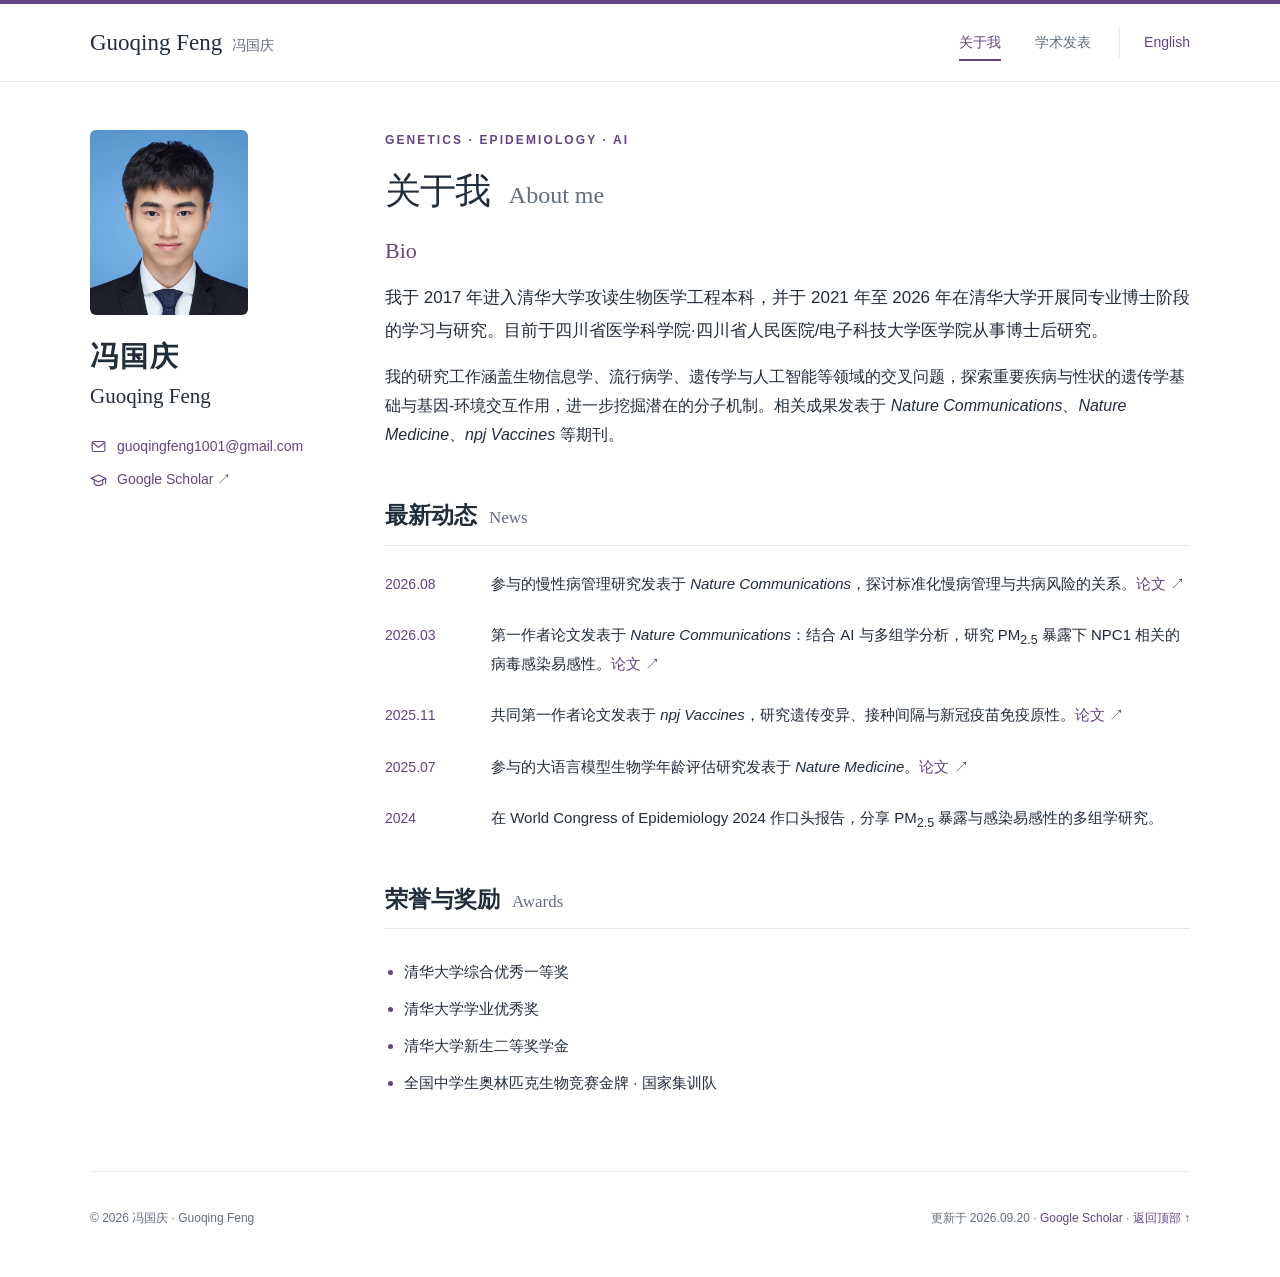
==== index.html @ 6015424a "Fix GitHub Pages 404 by serving bilingual website from repository root Move static pages and assets " ====
<!doctype html>
<html lang="zh-CN"><head><meta charset="utf-8"><meta name="viewport" content="width=device-width,initial-scale=1"><title>关于我 | 冯国庆 · Guoqing Feng</title><meta name="description" content="冯国庆的个人学术主页，记录生物信息学、流行病学、遗传学与人工智能交叉领域的博士后研究和学术成果。"><meta name="theme-color" content="#654581"><meta property="og:title" content="关于我 | Guoqing Feng"><meta property="og:description" content="冯国庆的个人学术主页，记录生物信息学、流行病学、遗传学与人工智能交叉领域的博士后研究和学术成果。"><meta property="og:type" content="website"><link rel="icon" type="image/svg+xml" href="data:image/svg+xml,%3Csvg xmlns='http://www.w3.org/2000/svg' viewBox='0 0 64 64'%3E%3Crect width='64' height='64' rx='12' fill='%23654581'/%3E%3Ctext x='32' y='44' text-anchor='middle' font-family='Georgia' font-size='38' fill='white'%3EF%3C/text%3E%3C/svg%3E"><link rel="stylesheet" href="style.css"><link rel="alternate" hreflang="zh-CN" href="index.html"><link rel="alternate" hreflang="en" href="en/index.html"></head><body id="top"><a class="skip" href="#main-content">跳转到正文</a>
<header><div class="topbar"><a class="wordmark" href="index.html">Guoqing Feng<span lang="zh-CN">冯国庆</span></a><div class="header-controls"><nav aria-label="主要导航"><a href="index.html" class="active" aria-current="page">关于我</a><a href="publications/index.html">学术发表</a></nav><a class="language-switch" href="en/index.html" lang="en" hreflang="en" aria-label="Switch to English">English</a></div></div></header><div class="layout"><aside aria-label="个人资料"><img class="portrait" src="assets/guoqing-feng.jpg" alt="冯国庆的个人照片" width="158" height="185"><div class="identity"><h1>冯国庆</h1><p class="english-name" lang="en">Guoqing Feng</p></div><div class="contact-links"><a href="mailto:guoqingfeng1001@gmail.com"><svg class="icon" viewBox="0 0 24 24" aria-hidden="true"><rect x="3" y="5" width="18" height="14" rx="2"/><path d="m3 6 9 7 9-7"/></svg><span>guoqingfeng1001@gmail.com</span></a><a href="https://scholar.google.com/citations?user=YSEA5n8AAAAJ&amp;hl=zh-CN" target="_blank" rel="noopener noreferrer"><svg class="icon" viewBox="0 0 24 24" aria-hidden="true"><path d="m2 9 10-5 10 5-10 5-10-5Z"/><path d="M6 11v6c4 3 8 3 12 0v-6M22 9v8"/></svg>Google Scholar ↗</a></div></aside>
<main id="main-content">
<section class="intro" id="about"><p class="eyebrow" lang="en">GENETICS · EPIDEMIOLOGY · AI</p><h2>关于我 <span lang="en">About me</span></h2><h3 class="subsection-title" lang="en">Bio</h3><p class="lead">我于 2017 年进入清华大学攻读生物医学工程本科，并于 2021 年至 2026 年在清华大学开展同专业博士阶段的学习与研究。目前于四川省医学科学院·四川省人民医院/电子科技大学医学院从事博士后研究。</p><p>我的研究工作涵盖生物信息学、流行病学、遗传学与人工智能等领域的交叉问题，探索重要疾病与性状的遗传学基础与基因-环境交互作用，进一步挖掘潜在的分子机制。相关成果发表于 <em lang="en">Nature Communications</em>、<em lang="en">Nature Medicine</em>、<em lang="en">npj Vaccines</em> 等期刊。</p></section>
<section id="news"><div class="section-heading"><h2>最新动态<span lang="en">News</span></h2></div><ul class="news-list">
<li><time datetime="2026-08">2026.08</time><p>参与的慢性病管理研究发表于 <em lang="en">Nature Communications</em>，探讨标准化慢病管理与共病风险的关系。<a href="https://doi.org/10.1038/s41467-026-76271-3" target="_blank" rel="noopener noreferrer">论文 ↗</a></p></li>
<li><time datetime="2026-03">2026.03</time><p>第一作者论文发表于 <em lang="en">Nature Communications</em>：结合 AI 与多组学分析，研究 PM<sub>2.5</sub> 暴露下 NPC1 相关的病毒感染易感性。<a href="https://doi.org/10.1038/s41467-026-71196-3" target="_blank" rel="noopener noreferrer">论文 ↗</a></p></li>
<li><time datetime="2025-11">2025.11</time><p>共同第一作者论文发表于 <em lang="en">npj Vaccines</em>，研究遗传变异、接种间隔与新冠疫苗免疫原性。<a href="https://doi.org/10.1038/s41541-025-01284-w" target="_blank" rel="noopener noreferrer">论文 ↗</a></p></li>
<li><time datetime="2025-07">2025.07</time><p>参与的大语言模型生物学年龄评估研究发表于 <em lang="en">Nature Medicine</em>。<a href="https://doi.org/10.1038/s41591-025-03856-8" target="_blank" rel="noopener noreferrer">论文 ↗</a></p></li>
<li><time datetime="2024">2024</time><p>在 <span lang="en">World Congress of Epidemiology 2024</span> 作口头报告，分享 PM<sub>2.5</sub> 暴露与感染易感性的多组学研究。</p></li>
</ul></section>
<section id="awards"><div class="section-heading"><h2>荣誉与奖励<span lang="en">Awards</span></h2></div><ul class="award-list"><li>清华大学综合优秀一等奖</li><li>清华大学学业优秀奖</li><li>清华大学新生二等奖学金</li><li>全国中学生奥林匹克生物竞赛金牌 · 国家集训队</li></ul></section></main></div>
<footer><p>© 2026 冯国庆 · Guoqing Feng</p><p>更新于 2026.09.20 · <a href="https://scholar.google.com/citations?user=YSEA5n8AAAAJ&amp;hl=zh-CN" target="_blank" rel="noopener noreferrer">Google Scholar</a> · <a href="#top">返回顶部 ↑</a></p></footer></body></html>
---- style.css ----
:root{--ink:#222d3b;--muted:#626e7d;--accent:#654581;--line:#e4e7eb;--paper:#fff;--soft:#f6f4f8}*{box-sizing:border-box}html{scroll-behavior:smooth;scroll-padding-top:100px}body{margin:0;background:var(--paper);color:var(--ink);font:16px/1.8 -apple-system,BlinkMacSystemFont,"Segoe UI","PingFang SC","Microsoft YaHei",sans-serif}a{color:var(--accent);text-decoration:none}a:hover{text-decoration:underline;text-underline-offset:4px}a:focus-visible,summary:focus-visible{outline:3px solid var(--accent);outline-offset:5px}header{border-top:4px solid var(--accent);border-bottom:1px solid var(--line);background:rgba(255,255,255,.97);position:sticky;top:0;z-index:10}.topbar{max-width:1160px;margin:auto;padding:18px 30px;display:flex;align-items:center;justify-content:space-between;gap:24px}.wordmark{font-family:Georgia,serif;color:var(--ink);font-size:23px;white-space:nowrap}.wordmark span{font:14px -apple-system,sans-serif;color:var(--muted);margin-left:10px}nav{display:flex;gap:27px}nav a{color:var(--muted);font-size:14px;padding:4px 0}nav a.active{color:var(--accent);box-shadow:0 2px var(--accent)}.layout{max-width:1160px;margin:0 auto;display:grid;grid-template-columns:230px minmax(0,1fr);gap:65px;padding:48px 30px 70px}aside{align-self:start;position:sticky;top:120px}.portrait{width:158px;height:185px;object-fit:cover;object-position:center 24%;border-radius:6px;display:block;margin-bottom:22px}h1{font-size:28px;line-height:1.4;letter-spacing:2px;margin:0}.english-name{font:21px/1.7 Georgia,serif;margin:2px 0 10px}.affiliation{color:var(--muted);font-size:14px;line-height:1.9;margin:0 0 20px}.contact-links{display:flex;flex-direction:column;gap:8px;font-size:14px}.contact-links a{display:flex;align-items:center;gap:10px;overflow-wrap:anywhere}.icon{width:17px;height:17px;flex-shrink:0;fill:none;stroke:currentColor;stroke-width:1.6}.eyebrow{font-size:12px;letter-spacing:2.1px;color:var(--accent);font-weight:650;margin:0 0 12px}.intro h2{font:36px/1.3 Georgia,serif;margin:0 0 23px;letter-spacing:-.8px}.intro p{margin:0 0 16px}.intro .lead{font-size:17px;line-height:1.95}section+section{margin-top:49px}.section-heading{display:flex;align-items:baseline;justify-content:space-between;gap:16px;border-bottom:1px solid var(--line);padding-bottom:12px;margin-bottom:24px}.section-heading h2{font-size:23px;font-weight:650;margin:0;line-height:1.5}.section-heading h2 span{font:17px Georgia,serif;color:var(--muted);margin-left:12px}.section-heading>a{font-size:13px;white-space:nowrap}.education-item{display:grid;grid-template-columns:135px 1fr;gap:22px;margin:23px 0}.date{font-size:14px;color:var(--muted);font-variant-numeric:tabular-nums;padding-top:2px}.education-item h3{font-size:17px;margin:0 0 3px}.education-item p{color:var(--muted);font-size:14px;margin:0}.degree{font-weight:400;margin-left:10px;color:var(--muted);font-size:15px}.year{font:22px Georgia,serif;color:var(--accent);margin:28px 0 17px}.publication{padding:0 0 24px;margin-bottom:24px;border-bottom:1px solid var(--line)}.publication h3{font-size:17px;line-height:1.65;font-weight:600;margin:7px 0}.publication h3 a{color:var(--ink)}.publication h3 a:hover{color:var(--accent)}.journal{font-size:13px;color:var(--accent);font-weight:600;letter-spacing:.1px}.badge{display:inline-block;font-size:12px;padding:1px 7px;margin-left:8px;border-radius:3px;background:var(--soft);color:var(--accent);font-weight:500}.authors{font-size:14px;color:var(--muted);line-height:1.75;margin:7px 0}.authors strong{font-weight:650;color:var(--ink)}.paper-summary{font-size:14px;line-height:1.85;color:var(--muted);margin:8px 0}.paper-links{font-size:13px;margin-top:10px;display:flex;gap:20px}.publication:last-child{margin-bottom:0}.section-note{font-size:13px;color:var(--muted);margin-top:-9px}.award-list{padding-left:19px;margin:0}.award-list li{padding:5px 0;font-size:15px}.award-list li::marker{color:var(--accent)}.more-records{margin-top:25px;border:1px solid var(--line);border-radius:4px;padding:14px 18px}.more-records summary{cursor:pointer;font-size:14px;color:var(--accent)}.more-records li{font-size:14px;margin-top:15px}.more-records p{font-size:13px;color:var(--muted)}footer{border-top:1px solid var(--line);max-width:1100px;margin:0 auto;padding:24px 0 35px;display:flex;justify-content:space-between;gap:20px;color:var(--muted);font-size:12px}.skip{position:absolute;left:20px;top:-100px;background:white;padding:10px;z-index:20}.skip:focus{top:10px}sub{line-height:0}.visually-hidden{position:absolute;width:1px;height:1px;padding:0;overflow:hidden;clip:rect(0,0,0,0);white-space:nowrap}@media(max-width:900px){.layout{gap:36px;grid-template-columns:200px minmax(0,1fr)}.topbar{gap:10px}nav{gap:18px}.wordmark span{display:none}.education-item{grid-template-columns:1fr;gap:3px}footer{margin:0 30px}}@media(max-width:650px){html{scroll-padding-top:122px}.topbar{padding:12px 22px;display:block}.wordmark{font-size:21px}.wordmark span{display:inline;font-size:13px}nav{margin-top:8px;gap:0;justify-content:space-between}nav a{font-size:13px}.layout{display:block;padding:29px 22px 40px}aside{position:static;display:grid;grid-template-columns:105px minmax(0,1fr);gap:0 20px;border-bottom:1px solid var(--line);padding-bottom:27px;margin-bottom:32px}.portrait{width:105px;height:137px;grid-row:1/4;margin:0}.identity h1{font-size:25px}.english-name{font-size:18px;margin:1px 0 5px}.affiliation{font-size:13px;margin-bottom:12px}.contact-links{grid-column:1/-1;flex-direction:row;flex-wrap:wrap;gap:12px 20px;margin-top:19px}.contact-links a{font-size:13px}.intro h2{font-size:31px}.intro .lead{font-size:16px}.section-heading h2{font-size:21px}.section-heading h2 span{font-size:15px;margin-left:8px}.section-heading>a{font-size:12px}.publication h3{font-size:16px}.journal{font-size:12px}.badge{margin-left:5px}.education-item{margin:20px 0}.section-heading{margin-bottom:20px}section+section{margin-top:38px}footer{margin:0 22px;display:block}footer p{margin:5px 0}}@media(prefers-reduced-motion:reduce){html{scroll-behavior:auto}}

.intro h2>span{font:24px Georgia,serif;color:var(--muted);letter-spacing:0;margin-left:10px}.subsection-title{font:22px Georgia,serif;margin:0 0 17px;color:var(--accent)}.news-list{list-style:none;margin:0;padding:0}.news-list li{display:grid;grid-template-columns:86px minmax(0,1fr);gap:20px;margin:0 0 23px}.news-list time{font-size:14px;color:var(--accent);padding-top:2px;font-variant-numeric:tabular-nums}.news-list p{margin:0;font-size:15px;line-height:1.9}.layout{min-height:calc(100vh - 200px)}#publications>.section-heading h2{font-size:28px}#publications>.section-heading h2 span{font-size:21px}#interests p{font-size:15px}nav{gap:34px}main{min-width:0}
@media(max-width:650px){nav{justify-content:flex-start;gap:32px}.intro h2>span{font-size:22px}.news-list li{grid-template-columns:1fr;gap:5px;margin-bottom:23px}.news-list p{font-size:15px}.contact-links{margin-top:14px}.layout{min-height:0}.section-heading{flex-wrap:wrap}#publications>.section-heading h2{font-size:25px}#publications>.section-heading h2 span{font-size:18px}}

/* Bilingual navigation */
.header-controls{display:flex;align-items:center;gap:28px}.language-switch{font-size:14px;white-space:nowrap;border-left:1px solid var(--line);padding:3px 0 3px 24px}.identity{margin-bottom:20px}.chinese-name{font-size:21px;line-height:1.7;margin:2px 0 10px}html[lang="en"] aside h1{font:27px/1.4 Georgia,serif;letter-spacing:0}html[lang="en"] .intro .lead{font-size:17px;line-height:1.85}html[lang="en"] .news-list p{font-size:16px}html[lang="en"] .section-heading h2{font-family:Georgia,serif;font-weight:400}
@media(max-width:650px){.header-controls{justify-content:space-between;gap:12px;margin-top:8px}.header-controls nav{margin-top:0;gap:22px}.language-switch{padding-left:16px;font-size:13px}.identity{margin-bottom:0;align-self:center}.portrait{grid-row:auto}.chinese-name{font-size:19px;margin-bottom:0}html[lang="en"] aside h1{font-size:25px}.wordmark span{margin-left:9px}}
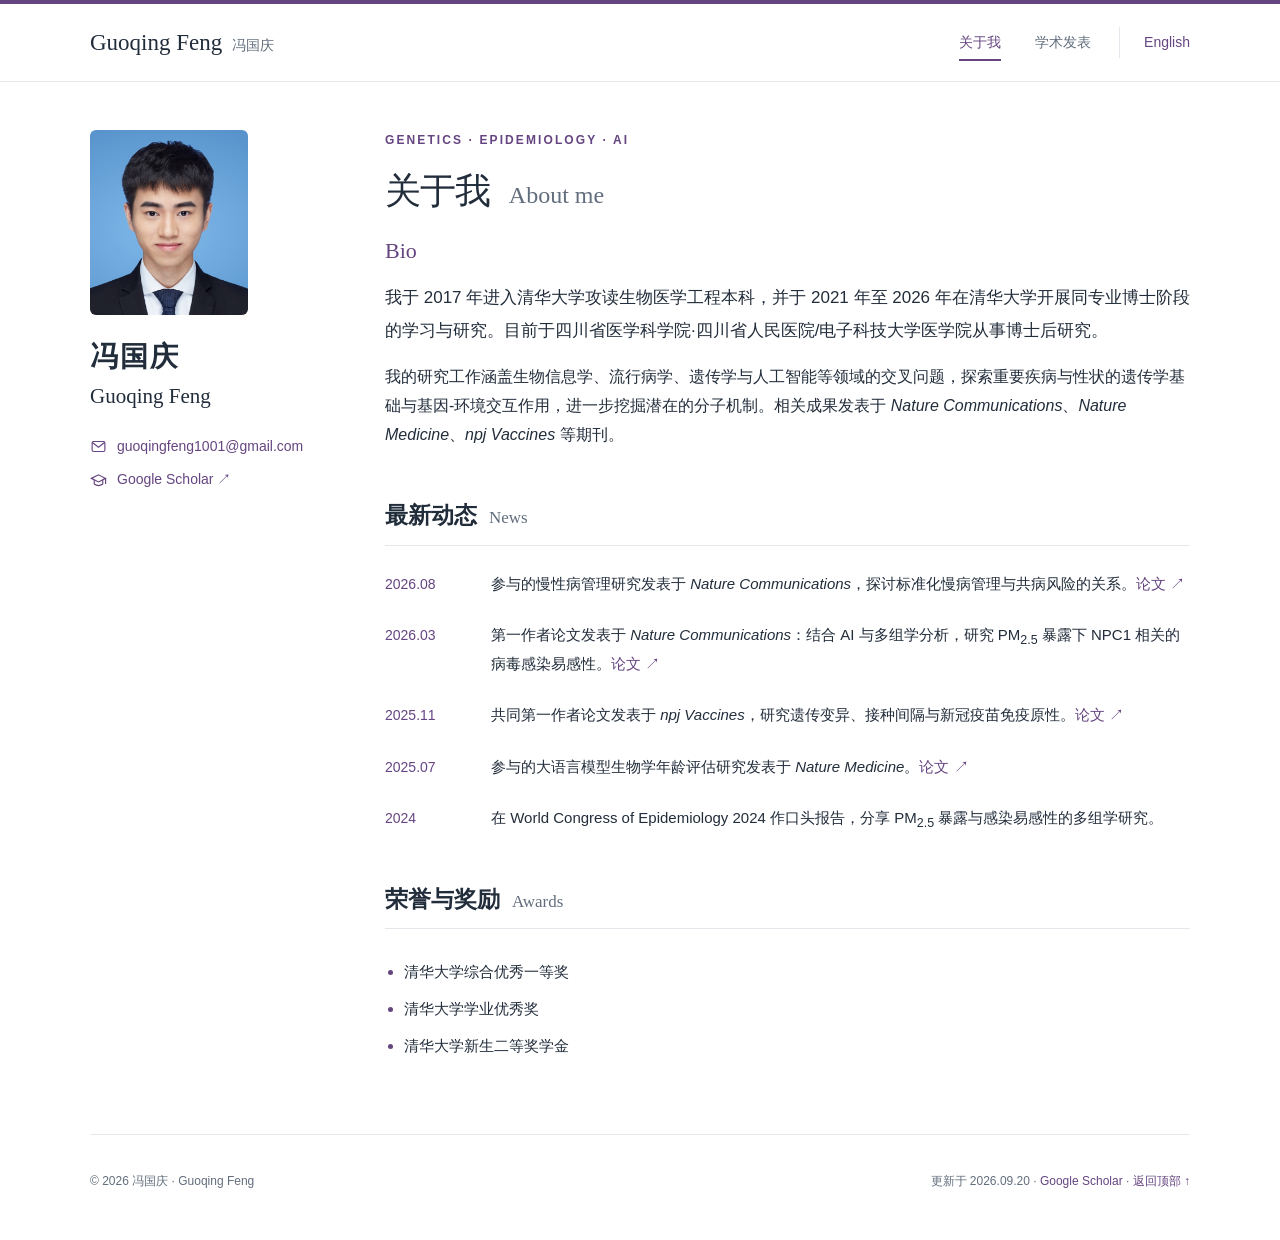
==== commit a09f0116: "Remove biology competition award and simplify unpublished research labels in both languages" ====
--- a/index.html
+++ b/index.html
@@ -10,5 +10,5 @@
 <li><time datetime="2025-07">2025.07</time><p>参与的大语言模型生物学年龄评估研究发表于 <em lang="en">Nature Medicine</em>。<a href="https://doi.org/10.1038/s41591-025-03856-8" target="_blank" rel="noopener noreferrer">论文 ↗</a></p></li>
 <li><time datetime="2024">2024</time><p>在 <span lang="en">World Congress of Epidemiology 2024</span> 作口头报告，分享 PM<sub>2.5</sub> 暴露与感染易感性的多组学研究。</p></li>
 </ul></section>
-<section id="awards"><div class="section-heading"><h2>荣誉与奖励<span lang="en">Awards</span></h2></div><ul class="award-list"><li>清华大学综合优秀一等奖</li><li>清华大学学业优秀奖</li><li>清华大学新生二等奖学金</li><li>全国中学生奥林匹克生物竞赛金牌 · 国家集训队</li></ul></section></main></div>
+<section id="awards"><div class="section-heading"><h2>荣誉与奖励<span lang="en">Awards</span></h2></div><ul class="award-list"><li>清华大学综合优秀一等奖</li><li>清华大学学业优秀奖</li><li>清华大学新生二等奖学金</li></ul></section></main></div>
 <footer><p>© 2026 冯国庆 · Guoqing Feng</p><p>更新于 2026.09.20 · <a href="https://scholar.google.com/citations?user=YSEA5n8AAAAJ&amp;hl=zh-CN" target="_blank" rel="noopener noreferrer">Google Scholar</a> · <a href="#top">返回顶部 ↑</a></p></footer></body></html>
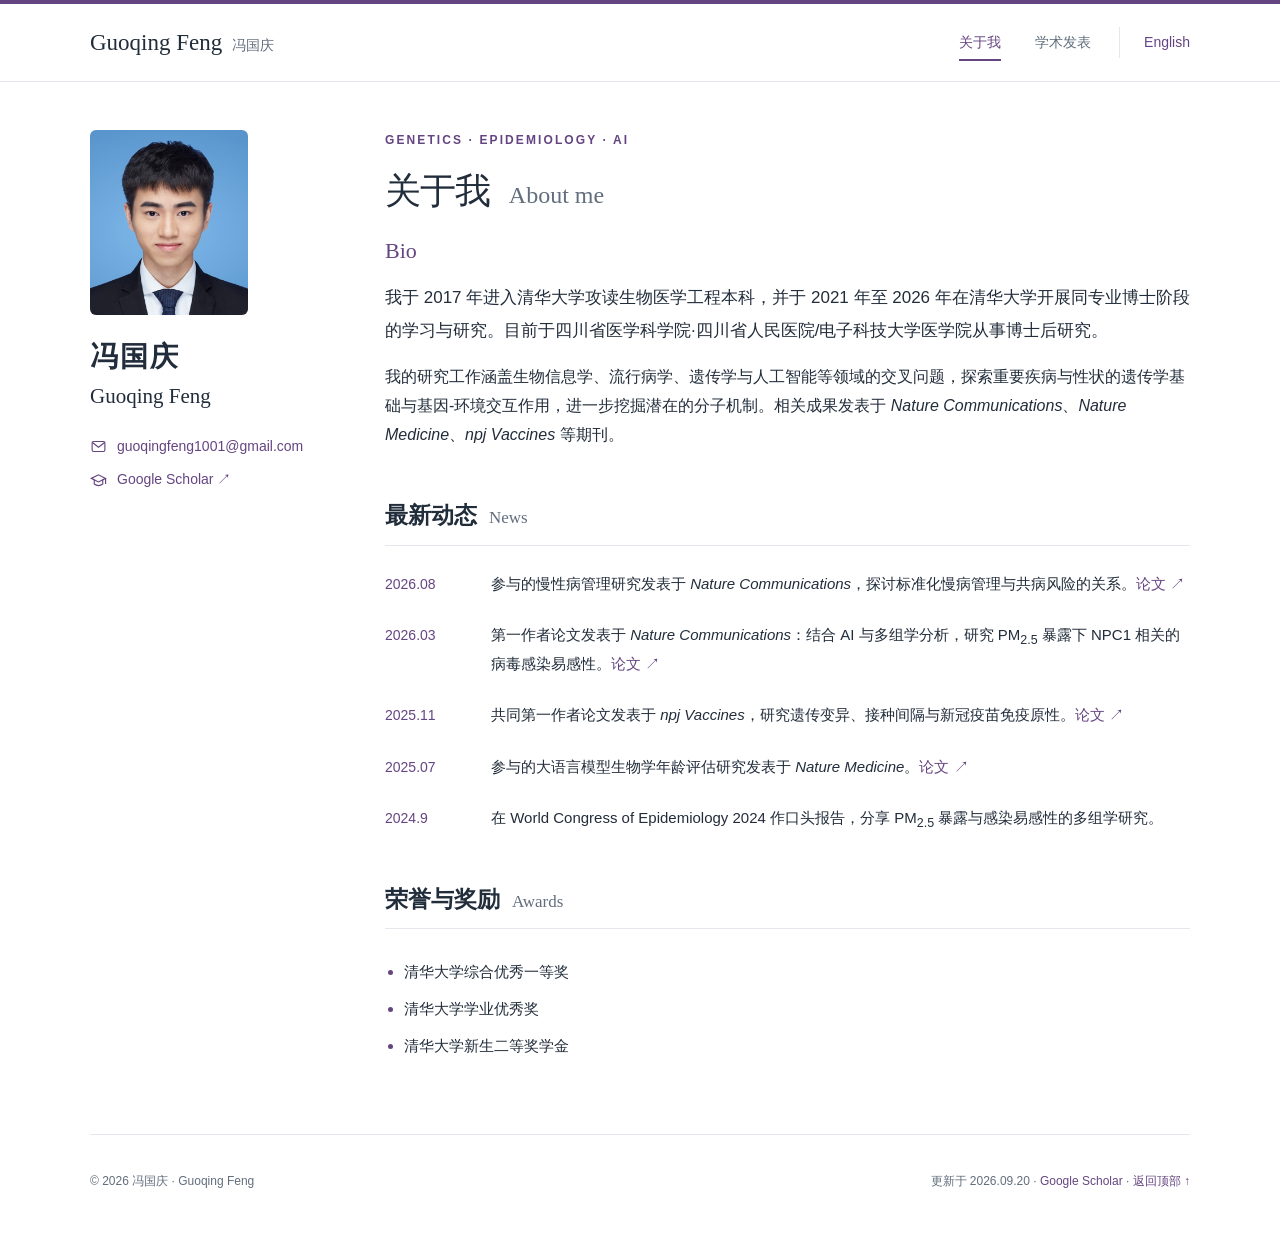
==== commit e62d5a54: "Specify September 2024 for the epidemiology congress news in both languages" ====
--- a/index.html
+++ b/index.html
@@ -8,7 +8,7 @@
 <li><time datetime="2026-03">2026.03</time><p>第一作者论文发表于 <em lang="en">Nature Communications</em>：结合 AI 与多组学分析，研究 PM<sub>2.5</sub> 暴露下 NPC1 相关的病毒感染易感性。<a href="https://doi.org/10.1038/s41467-026-71196-3" target="_blank" rel="noopener noreferrer">论文 ↗</a></p></li>
 <li><time datetime="2025-11">2025.11</time><p>共同第一作者论文发表于 <em lang="en">npj Vaccines</em>，研究遗传变异、接种间隔与新冠疫苗免疫原性。<a href="https://doi.org/10.1038/s41541-025-01284-w" target="_blank" rel="noopener noreferrer">论文 ↗</a></p></li>
 <li><time datetime="2025-07">2025.07</time><p>参与的大语言模型生物学年龄评估研究发表于 <em lang="en">Nature Medicine</em>。<a href="https://doi.org/10.1038/s41591-025-03856-8" target="_blank" rel="noopener noreferrer">论文 ↗</a></p></li>
-<li><time datetime="2024">2024</time><p>在 <span lang="en">World Congress of Epidemiology 2024</span> 作口头报告，分享 PM<sub>2.5</sub> 暴露与感染易感性的多组学研究。</p></li>
+<li><time datetime="2024-09">2024.9</time><p>在 <span lang="en">World Congress of Epidemiology 2024</span> 作口头报告，分享 PM<sub>2.5</sub> 暴露与感染易感性的多组学研究。</p></li>
 </ul></section>
 <section id="awards"><div class="section-heading"><h2>荣誉与奖励<span lang="en">Awards</span></h2></div><ul class="award-list"><li>清华大学综合优秀一等奖</li><li>清华大学学业优秀奖</li><li>清华大学新生二等奖学金</li></ul></section></main></div>
 <footer><p>© 2026 冯国庆 · Guoqing Feng</p><p>更新于 2026.09.20 · <a href="https://scholar.google.com/citations?user=YSEA5n8AAAAJ&amp;hl=zh-CN" target="_blank" rel="noopener noreferrer">Google Scholar</a> · <a href="#top">返回顶部 ↑</a></p></footer></body></html>
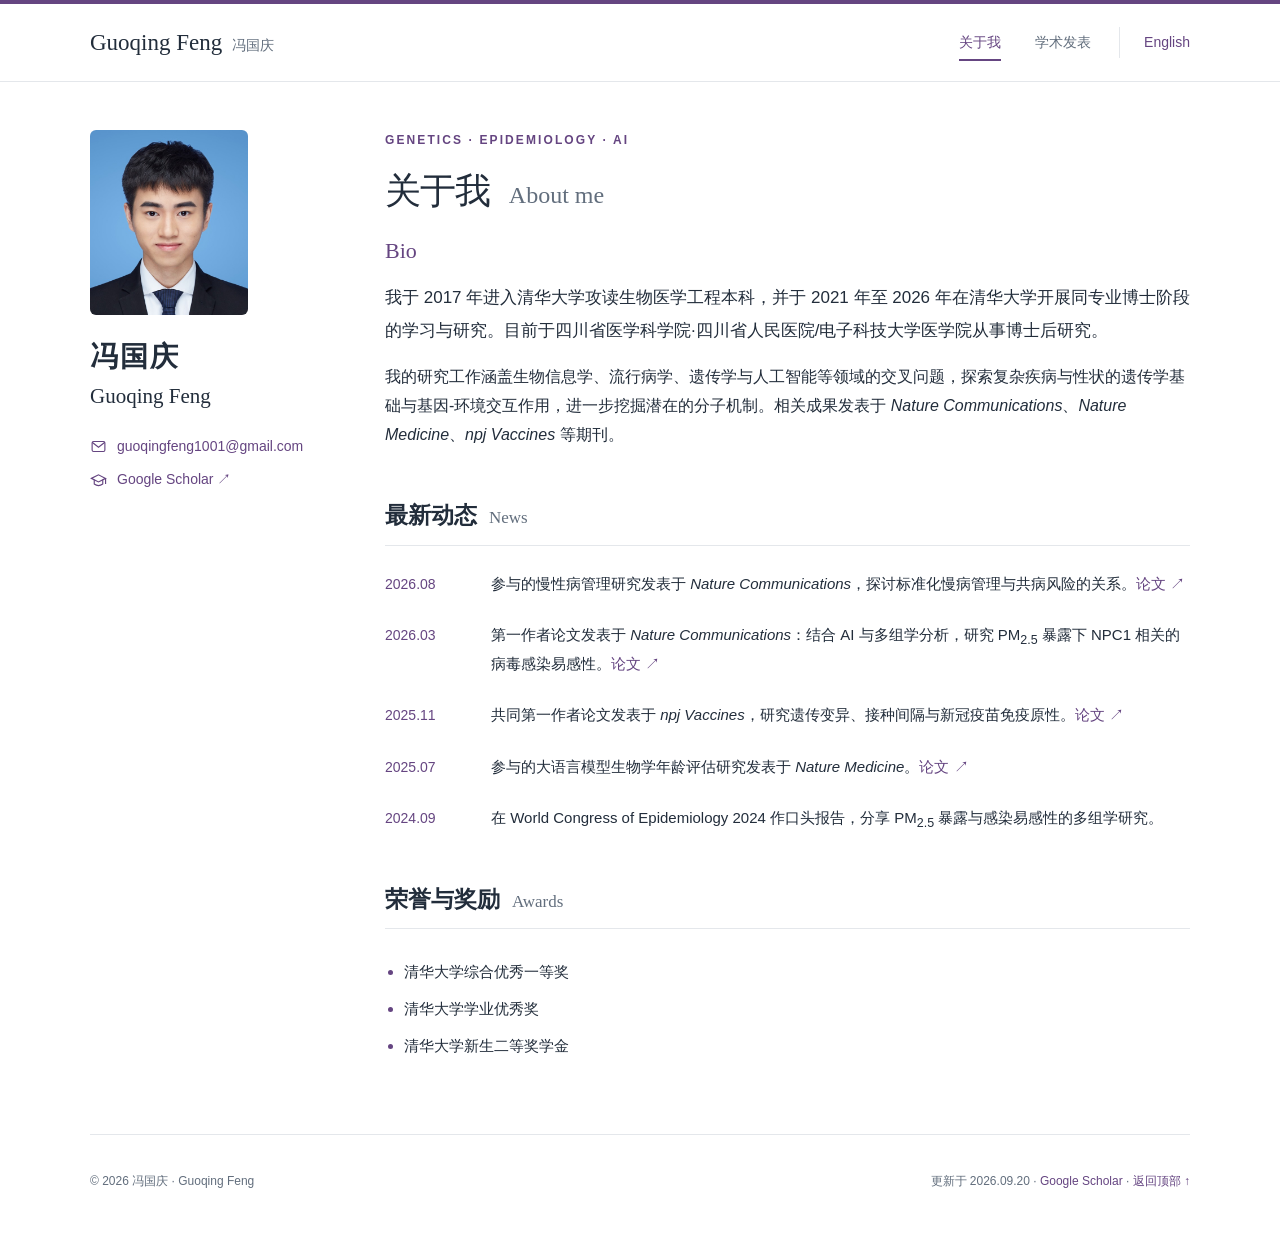
==== commit 07ec6192: "Describe complex diseases and traits and standardize conference date in both languages" ====
--- a/index.html
+++ b/index.html
@@ -2,13 +2,13 @@
 <html lang="zh-CN"><head><meta charset="utf-8"><meta name="viewport" content="width=device-width,initial-scale=1"><title>关于我 | 冯国庆 · Guoqing Feng</title><meta name="description" content="冯国庆的个人学术主页，记录生物信息学、流行病学、遗传学与人工智能交叉领域的博士后研究和学术成果。"><meta name="theme-color" content="#654581"><meta property="og:title" content="关于我 | Guoqing Feng"><meta property="og:description" content="冯国庆的个人学术主页，记录生物信息学、流行病学、遗传学与人工智能交叉领域的博士后研究和学术成果。"><meta property="og:type" content="website"><link rel="icon" type="image/svg+xml" href="data:image/svg+xml,%3Csvg xmlns='http://www.w3.org/2000/svg' viewBox='0 0 64 64'%3E%3Crect width='64' height='64' rx='12' fill='%23654581'/%3E%3Ctext x='32' y='44' text-anchor='middle' font-family='Georgia' font-size='38' fill='white'%3EF%3C/text%3E%3C/svg%3E"><link rel="stylesheet" href="style.css"><link rel="alternate" hreflang="zh-CN" href="index.html"><link rel="alternate" hreflang="en" href="en/index.html"></head><body id="top"><a class="skip" href="#main-content">跳转到正文</a>
 <header><div class="topbar"><a class="wordmark" href="index.html">Guoqing Feng<span lang="zh-CN">冯国庆</span></a><div class="header-controls"><nav aria-label="主要导航"><a href="index.html" class="active" aria-current="page">关于我</a><a href="publications/index.html">学术发表</a></nav><a class="language-switch" href="en/index.html" lang="en" hreflang="en" aria-label="Switch to English">English</a></div></div></header><div class="layout"><aside aria-label="个人资料"><img class="portrait" src="assets/guoqing-feng.jpg" alt="冯国庆的个人照片" width="158" height="185"><div class="identity"><h1>冯国庆</h1><p class="english-name" lang="en">Guoqing Feng</p></div><div class="contact-links"><a href="mailto:guoqingfeng1001@gmail.com"><svg class="icon" viewBox="0 0 24 24" aria-hidden="true"><rect x="3" y="5" width="18" height="14" rx="2"/><path d="m3 6 9 7 9-7"/></svg><span>guoqingfeng1001@gmail.com</span></a><a href="https://scholar.google.com/citations?user=YSEA5n8AAAAJ&amp;hl=zh-CN" target="_blank" rel="noopener noreferrer"><svg class="icon" viewBox="0 0 24 24" aria-hidden="true"><path d="m2 9 10-5 10 5-10 5-10-5Z"/><path d="M6 11v6c4 3 8 3 12 0v-6M22 9v8"/></svg>Google Scholar ↗</a></div></aside>
 <main id="main-content">
-<section class="intro" id="about"><p class="eyebrow" lang="en">GENETICS · EPIDEMIOLOGY · AI</p><h2>关于我 <span lang="en">About me</span></h2><h3 class="subsection-title" lang="en">Bio</h3><p class="lead">我于 2017 年进入清华大学攻读生物医学工程本科，并于 2021 年至 2026 年在清华大学开展同专业博士阶段的学习与研究。目前于四川省医学科学院·四川省人民医院/电子科技大学医学院从事博士后研究。</p><p>我的研究工作涵盖生物信息学、流行病学、遗传学与人工智能等领域的交叉问题，探索重要疾病与性状的遗传学基础与基因-环境交互作用，进一步挖掘潜在的分子机制。相关成果发表于 <em lang="en">Nature Communications</em>、<em lang="en">Nature Medicine</em>、<em lang="en">npj Vaccines</em> 等期刊。</p></section>
+<section class="intro" id="about"><p class="eyebrow" lang="en">GENETICS · EPIDEMIOLOGY · AI</p><h2>关于我 <span lang="en">About me</span></h2><h3 class="subsection-title" lang="en">Bio</h3><p class="lead">我于 2017 年进入清华大学攻读生物医学工程本科，并于 2021 年至 2026 年在清华大学开展同专业博士阶段的学习与研究。目前于四川省医学科学院·四川省人民医院/电子科技大学医学院从事博士后研究。</p><p>我的研究工作涵盖生物信息学、流行病学、遗传学与人工智能等领域的交叉问题，探索复杂疾病与性状的遗传学基础与基因-环境交互作用，进一步挖掘潜在的分子机制。相关成果发表于 <em lang="en">Nature Communications</em>、<em lang="en">Nature Medicine</em>、<em lang="en">npj Vaccines</em> 等期刊。</p></section>
 <section id="news"><div class="section-heading"><h2>最新动态<span lang="en">News</span></h2></div><ul class="news-list">
 <li><time datetime="2026-08">2026.08</time><p>参与的慢性病管理研究发表于 <em lang="en">Nature Communications</em>，探讨标准化慢病管理与共病风险的关系。<a href="https://doi.org/10.1038/s41467-026-76271-3" target="_blank" rel="noopener noreferrer">论文 ↗</a></p></li>
 <li><time datetime="2026-03">2026.03</time><p>第一作者论文发表于 <em lang="en">Nature Communications</em>：结合 AI 与多组学分析，研究 PM<sub>2.5</sub> 暴露下 NPC1 相关的病毒感染易感性。<a href="https://doi.org/10.1038/s41467-026-71196-3" target="_blank" rel="noopener noreferrer">论文 ↗</a></p></li>
 <li><time datetime="2025-11">2025.11</time><p>共同第一作者论文发表于 <em lang="en">npj Vaccines</em>，研究遗传变异、接种间隔与新冠疫苗免疫原性。<a href="https://doi.org/10.1038/s41541-025-01284-w" target="_blank" rel="noopener noreferrer">论文 ↗</a></p></li>
 <li><time datetime="2025-07">2025.07</time><p>参与的大语言模型生物学年龄评估研究发表于 <em lang="en">Nature Medicine</em>。<a href="https://doi.org/10.1038/s41591-025-03856-8" target="_blank" rel="noopener noreferrer">论文 ↗</a></p></li>
-<li><time datetime="2024-09">2024.9</time><p>在 <span lang="en">World Congress of Epidemiology 2024</span> 作口头报告，分享 PM<sub>2.5</sub> 暴露与感染易感性的多组学研究。</p></li>
+<li><time datetime="2024-09">2024.09</time><p>在 <span lang="en">World Congress of Epidemiology 2024</span> 作口头报告，分享 PM<sub>2.5</sub> 暴露与感染易感性的多组学研究。</p></li>
 </ul></section>
 <section id="awards"><div class="section-heading"><h2>荣誉与奖励<span lang="en">Awards</span></h2></div><ul class="award-list"><li>清华大学综合优秀一等奖</li><li>清华大学学业优秀奖</li><li>清华大学新生二等奖学金</li></ul></section></main></div>
 <footer><p>© 2026 冯国庆 · Guoqing Feng</p><p>更新于 2026.09.20 · <a href="https://scholar.google.com/citations?user=YSEA5n8AAAAJ&amp;hl=zh-CN" target="_blank" rel="noopener noreferrer">Google Scholar</a> · <a href="#top">返回顶部 ↑</a></p></footer></body></html>
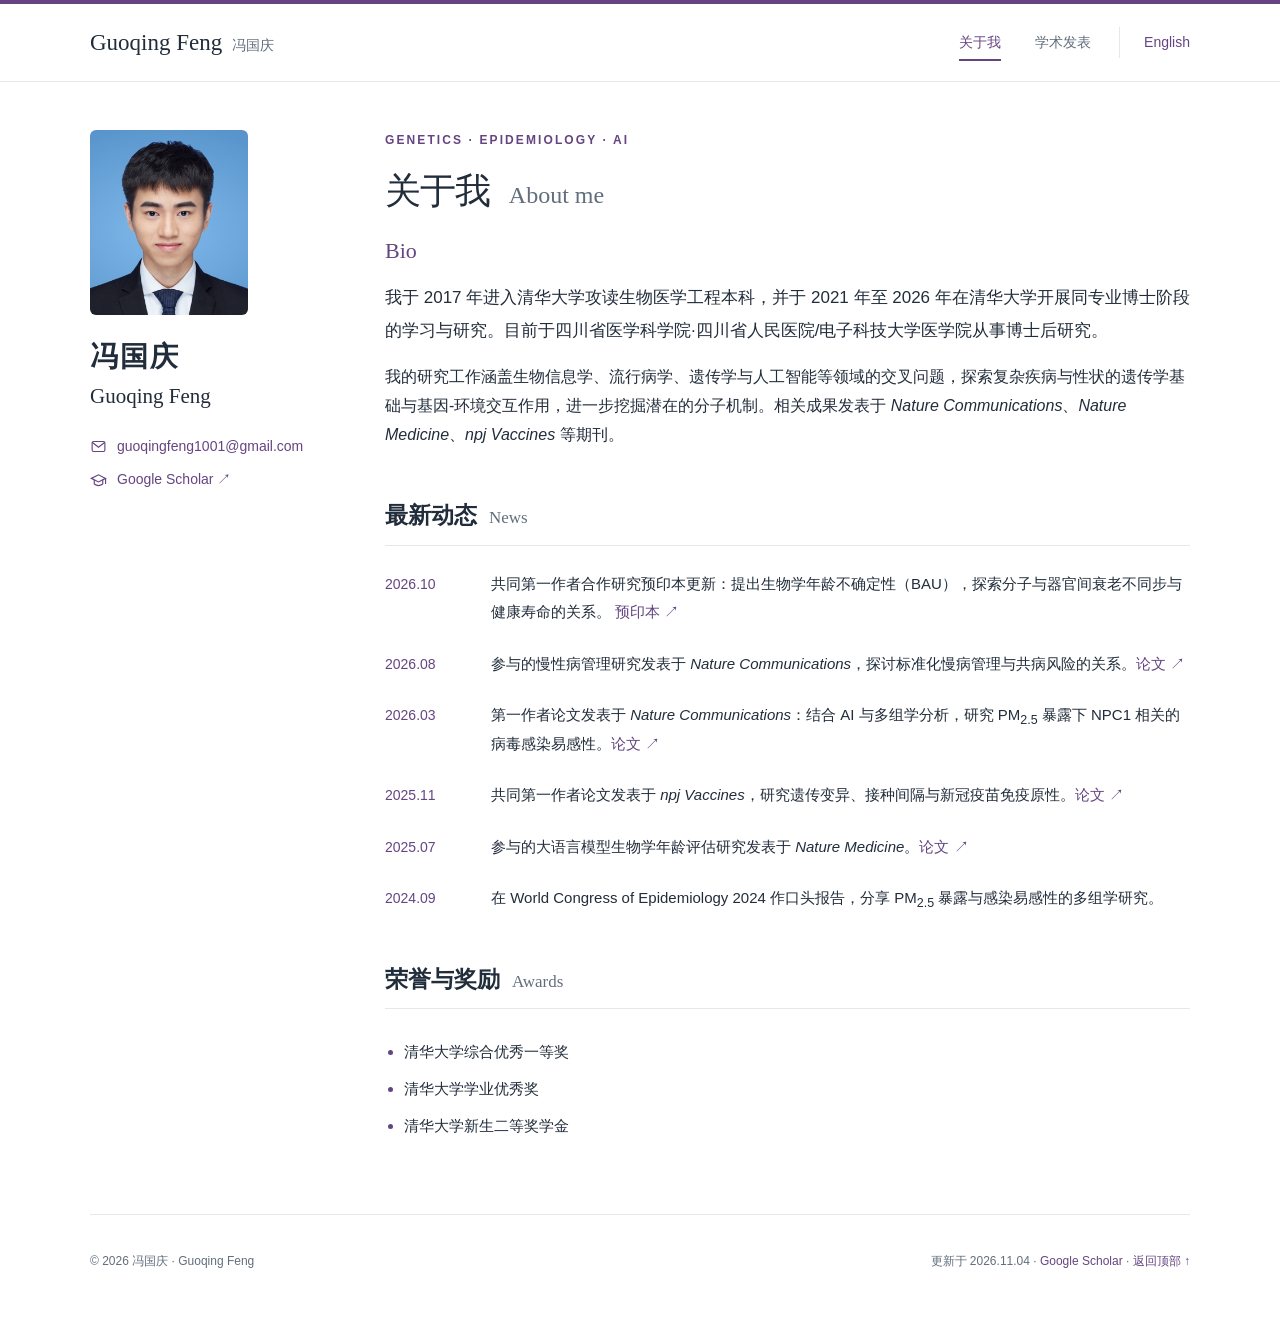
==== commit fb351225: "Add biological age uncertainty preprint to Chinese and English academic pages Sync the latest resear" ====
--- a/index.html
+++ b/index.html
@@ -4,6 +4,7 @@
 <main id="main-content">
 <section class="intro" id="about"><p class="eyebrow" lang="en">GENETICS · EPIDEMIOLOGY · AI</p><h2>关于我 <span lang="en">About me</span></h2><h3 class="subsection-title" lang="en">Bio</h3><p class="lead">我于 2017 年进入清华大学攻读生物医学工程本科，并于 2021 年至 2026 年在清华大学开展同专业博士阶段的学习与研究。目前于四川省医学科学院·四川省人民医院/电子科技大学医学院从事博士后研究。</p><p>我的研究工作涵盖生物信息学、流行病学、遗传学与人工智能等领域的交叉问题，探索复杂疾病与性状的遗传学基础与基因-环境交互作用，进一步挖掘潜在的分子机制。相关成果发表于 <em lang="en">Nature Communications</em>、<em lang="en">Nature Medicine</em>、<em lang="en">npj Vaccines</em> 等期刊。</p></section>
 <section id="news"><div class="section-heading"><h2>最新动态<span lang="en">News</span></h2></div><ul class="news-list">
+<li><time datetime="2026-10-31">2026.10</time><p>共同第一作者合作研究预印本更新：提出生物学年龄不确定性（BAU），探索分子与器官间衰老不同步与健康寿命的关系。 <a href="https://doi.org/10.64898/2026.09.26.26364091" target="_blank" rel="noopener noreferrer">预印本 ↗</a></p></li>
 <li><time datetime="2026-08">2026.08</time><p>参与的慢性病管理研究发表于 <em lang="en">Nature Communications</em>，探讨标准化慢病管理与共病风险的关系。<a href="https://doi.org/10.1038/s41467-026-76271-3" target="_blank" rel="noopener noreferrer">论文 ↗</a></p></li>
 <li><time datetime="2026-03">2026.03</time><p>第一作者论文发表于 <em lang="en">Nature Communications</em>：结合 AI 与多组学分析，研究 PM<sub>2.5</sub> 暴露下 NPC1 相关的病毒感染易感性。<a href="https://doi.org/10.1038/s41467-026-71196-3" target="_blank" rel="noopener noreferrer">论文 ↗</a></p></li>
 <li><time datetime="2025-11">2025.11</time><p>共同第一作者论文发表于 <em lang="en">npj Vaccines</em>，研究遗传变异、接种间隔与新冠疫苗免疫原性。<a href="https://doi.org/10.1038/s41541-025-01284-w" target="_blank" rel="noopener noreferrer">论文 ↗</a></p></li>
@@ -11,4 +12,4 @@
 <li><time datetime="2024-09">2024.09</time><p>在 <span lang="en">World Congress of Epidemiology 2024</span> 作口头报告，分享 PM<sub>2.5</sub> 暴露与感染易感性的多组学研究。</p></li>
 </ul></section>
 <section id="awards"><div class="section-heading"><h2>荣誉与奖励<span lang="en">Awards</span></h2></div><ul class="award-list"><li>清华大学综合优秀一等奖</li><li>清华大学学业优秀奖</li><li>清华大学新生二等奖学金</li></ul></section></main></div>
-<footer><p>© 2026 冯国庆 · Guoqing Feng</p><p>更新于 2026.09.20 · <a href="https://scholar.google.com/citations?user=YSEA5n8AAAAJ&amp;hl=zh-CN" target="_blank" rel="noopener noreferrer">Google Scholar</a> · <a href="#top">返回顶部 ↑</a></p></footer></body></html>+<footer><p>© 2026 冯国庆 · Guoqing Feng</p><p>更新于 2026.11.04 · <a href="https://scholar.google.com/citations?user=YSEA5n8AAAAJ&amp;hl=zh-CN" target="_blank" rel="noopener noreferrer">Google Scholar</a> · <a href="#top">返回顶部 ↑</a></p></footer></body></html>
--- a/style.css
+++ b/style.css
@@ -6,3 +6,6 @@
 /* Bilingual navigation */
 .header-controls{display:flex;align-items:center;gap:28px}.language-switch{font-size:14px;white-space:nowrap;border-left:1px solid var(--line);padding:3px 0 3px 24px}.identity{margin-bottom:20px}.chinese-name{font-size:21px;line-height:1.7;margin:2px 0 10px}html[lang="en"] aside h1{font:27px/1.4 Georgia,serif;letter-spacing:0}html[lang="en"] .intro .lead{font-size:17px;line-height:1.85}html[lang="en"] .news-list p{font-size:16px}html[lang="en"] .section-heading h2{font-family:Georgia,serif;font-weight:400}
 @media(max-width:650px){.header-controls{justify-content:space-between;gap:12px;margin-top:8px}.header-controls nav{margin-top:0;gap:22px}.language-switch{padding-left:16px;font-size:13px}.identity{margin-bottom:0;align-self:center}.portrait{grid-row:auto}.chinese-name{font-size:19px;margin-bottom:0}html[lang="en"] aside h1{font-size:25px}.wordmark span{margin-left:9px}}
+
+/* Latest preprint */
+.preprint-section{margin:28px 0 38px;padding:22px 24px;border-left:3px solid var(--accent);background:var(--soft);border-radius:0 5px 5px 0}.preprint-section .publication{border:0;padding:0;margin:0}.preprint-section .subsection-title{font-size:20px;margin-bottom:14px}.preprint-status{font-size:12px;color:var(--muted);margin:8px 0}.preprint-section .badge{background:white}@media(max-width:650px){.preprint-section{padding:18px 16px}.preprint-section .paper-summary{font-size:14px}}
